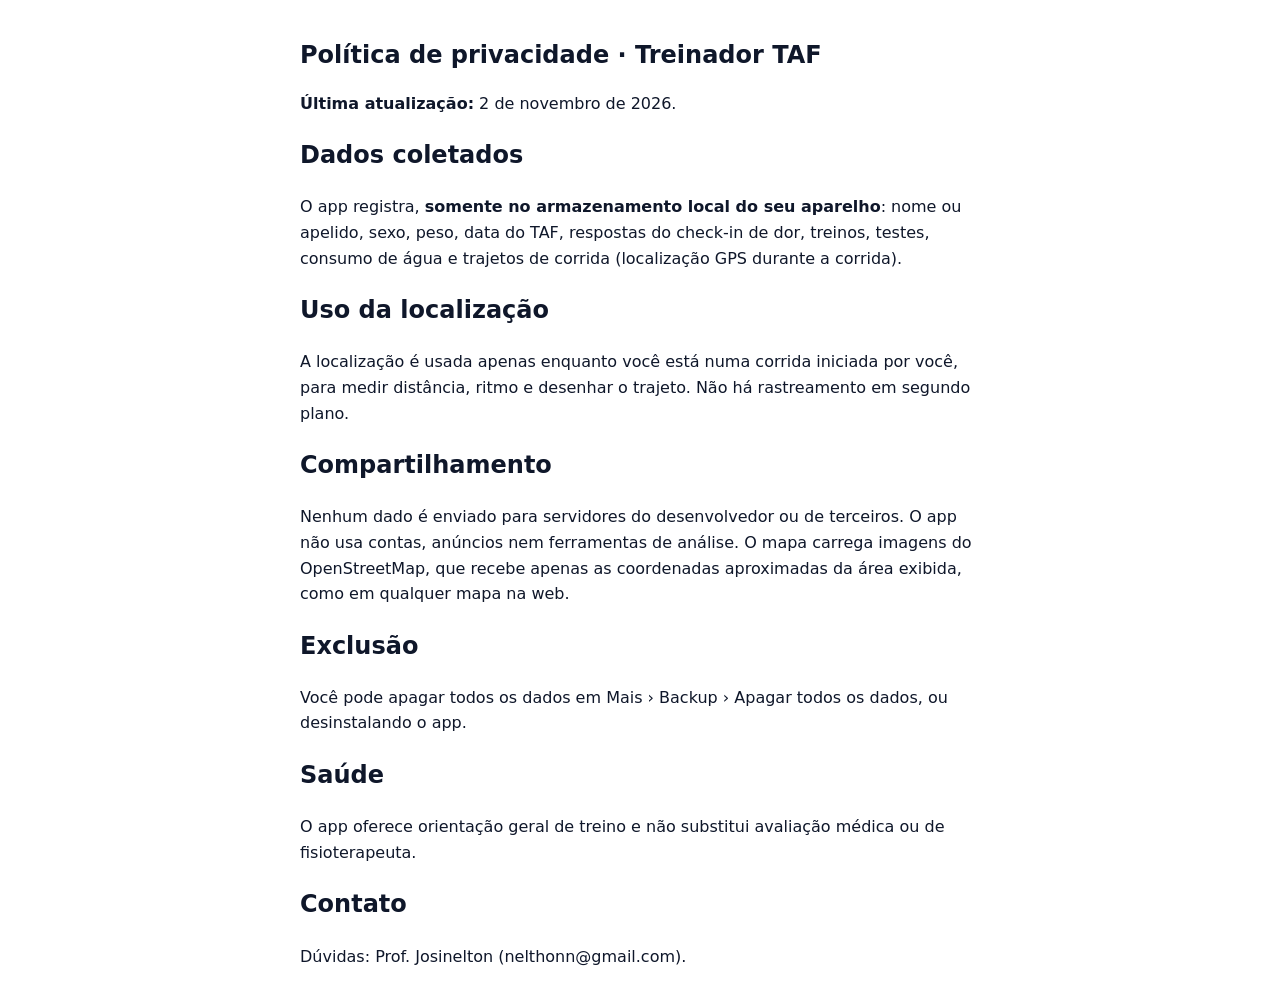
==== privacidade.html @ d0b119cc "Treinador TAF v1.0 (PWA)" ====
<!doctype html><html lang="pt-BR"><head><meta charset="utf-8"><meta name="viewport" content="width=device-width,initial-scale=1"><title>Política de privacidade · Treinador TAF</title>
<style>body{font:16px/1.6 system-ui,sans-serif;max-width:680px;margin:0 auto;padding:20px 16px;color:#0f172a;background:#fff}@media(prefers-color-scheme:dark){body{background:#0b1120;color:#e2e8f0}}h1{font-size:1.5rem}</style></head><body>
<h1>Política de privacidade · Treinador TAF</h1>
<p><b>Última atualização:</b> 2 de novembro de 2026.</p>
<h2>Dados coletados</h2>
<p>O app registra, <b>somente no armazenamento local do seu aparelho</b>: nome ou apelido, sexo, peso, data do TAF, respostas do check-in de dor, treinos, testes, consumo de água e trajetos de corrida (localização GPS durante a corrida).</p>
<h2>Uso da localização</h2>
<p>A localização é usada apenas enquanto você está numa corrida iniciada por você, para medir distância, ritmo e desenhar o trajeto. Não há rastreamento em segundo plano.</p>
<h2>Compartilhamento</h2>
<p>Nenhum dado é enviado para servidores do desenvolvedor ou de terceiros. O app não usa contas, anúncios nem ferramentas de análise. O mapa carrega imagens do OpenStreetMap, que recebe apenas as coordenadas aproximadas da área exibida, como em qualquer mapa na web.</p>
<h2>Exclusão</h2>
<p>Você pode apagar todos os dados em Mais › Backup › Apagar todos os dados, ou desinstalando o app.</p>
<h2>Saúde</h2>
<p>O app oferece orientação geral de treino e não substitui avaliação médica ou de fisioterapeuta.</p>
<h2>Contato</h2>
<p>Dúvidas: Prof. Josinelton (nelthonn@gmail.com).</p>
</body></html>
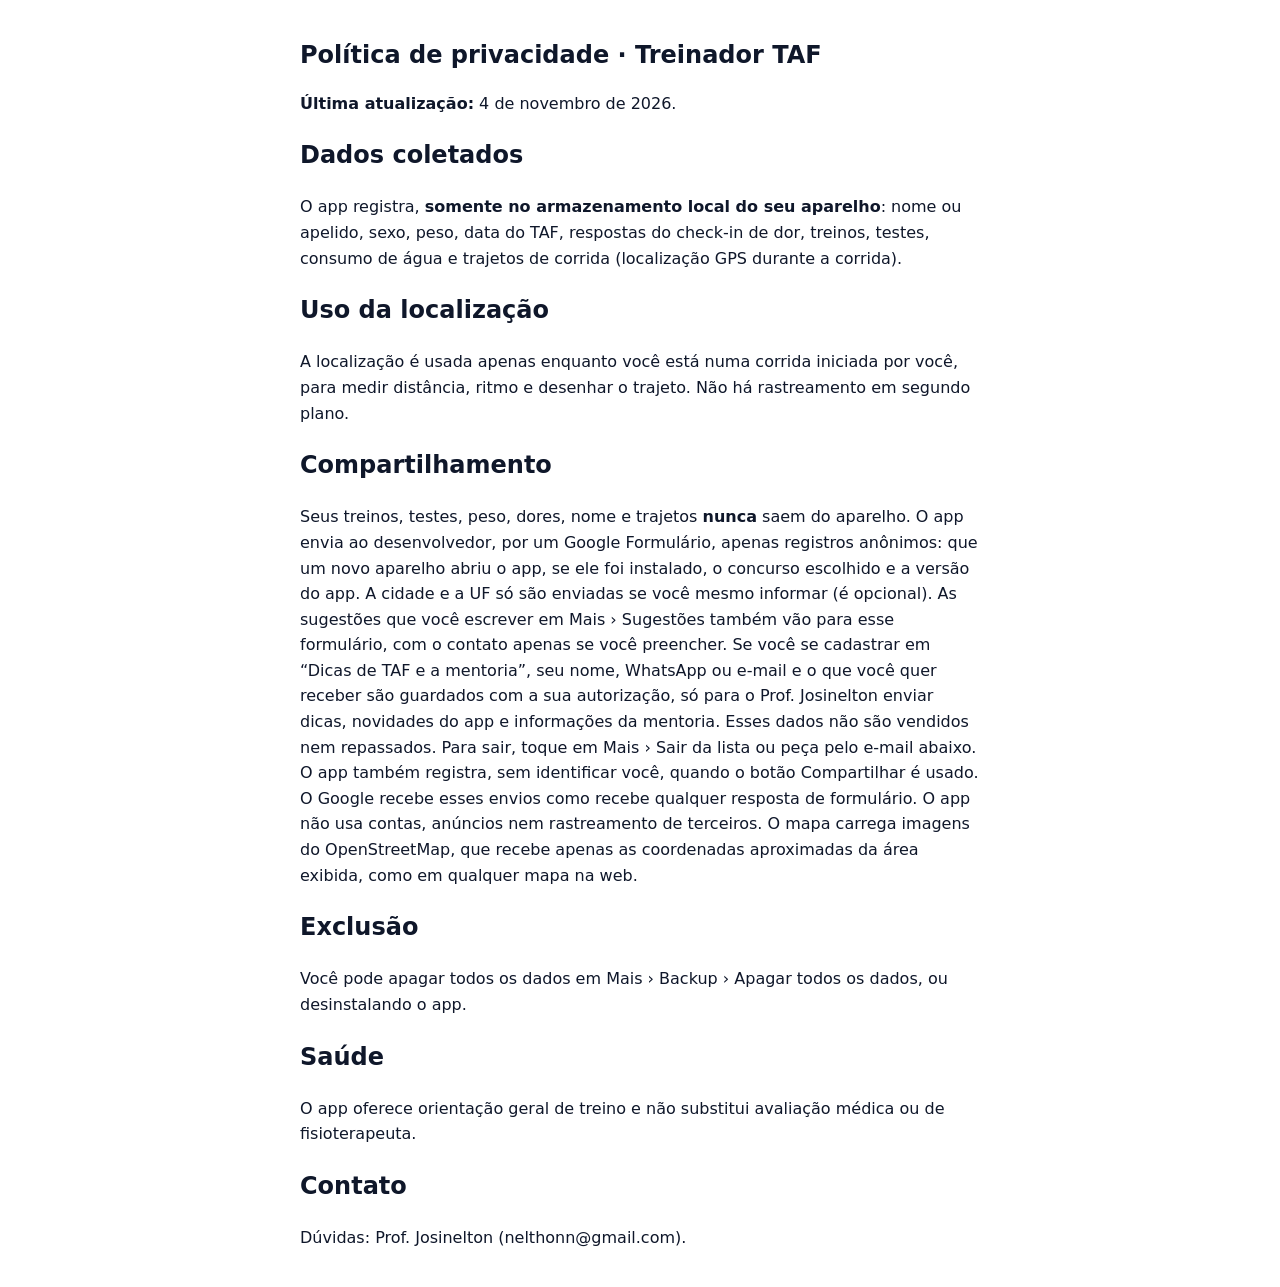
==== commit a52e9f93: "Comunidade: sugestões, contatos com autorização, indicação e contagem anônima" ====
--- a/privacidade.html
+++ b/privacidade.html
@@ -1,13 +1,13 @@
 <!doctype html><html lang="pt-BR"><head><meta charset="utf-8"><meta name="viewport" content="width=device-width,initial-scale=1"><title>Política de privacidade · Treinador TAF</title>
 <style>body{font:16px/1.6 system-ui,sans-serif;max-width:680px;margin:0 auto;padding:20px 16px;color:#0f172a;background:#fff}@media(prefers-color-scheme:dark){body{background:#0b1120;color:#e2e8f0}}h1{font-size:1.5rem}</style></head><body>
 <h1>Política de privacidade · Treinador TAF</h1>
-<p><b>Última atualização:</b> 2 de novembro de 2026.</p>
+<p><b>Última atualização:</b> 4 de novembro de 2026.</p>
 <h2>Dados coletados</h2>
 <p>O app registra, <b>somente no armazenamento local do seu aparelho</b>: nome ou apelido, sexo, peso, data do TAF, respostas do check-in de dor, treinos, testes, consumo de água e trajetos de corrida (localização GPS durante a corrida).</p>
 <h2>Uso da localização</h2>
 <p>A localização é usada apenas enquanto você está numa corrida iniciada por você, para medir distância, ritmo e desenhar o trajeto. Não há rastreamento em segundo plano.</p>
 <h2>Compartilhamento</h2>
-<p>Nenhum dado é enviado para servidores do desenvolvedor ou de terceiros. O app não usa contas, anúncios nem ferramentas de análise. O mapa carrega imagens do OpenStreetMap, que recebe apenas as coordenadas aproximadas da área exibida, como em qualquer mapa na web.</p>
+<p>Seus treinos, testes, peso, dores, nome e trajetos <b>nunca</b> saem do aparelho. O app envia ao desenvolvedor, por um Google Formulário, apenas registros anônimos: que um novo aparelho abriu o app, se ele foi instalado, o concurso escolhido e a versão do app. A cidade e a UF só são enviadas se você mesmo informar (é opcional). As sugestões que você escrever em Mais › Sugestões também vão para esse formulário, com o contato apenas se você preencher. Se você se cadastrar em “Dicas de TAF e a mentoria”, seu nome, WhatsApp ou e-mail e o que você quer receber são guardados com a sua autorização, só para o Prof. Josinelton enviar dicas, novidades do app e informações da mentoria. Esses dados não são vendidos nem repassados. Para sair, toque em Mais › Sair da lista ou peça pelo e-mail abaixo. O app também registra, sem identificar você, quando o botão Compartilhar é usado. O Google recebe esses envios como recebe qualquer resposta de formulário. O app não usa contas, anúncios nem rastreamento de terceiros. O mapa carrega imagens do OpenStreetMap, que recebe apenas as coordenadas aproximadas da área exibida, como em qualquer mapa na web.</p>
 <h2>Exclusão</h2>
 <p>Você pode apagar todos os dados em Mais › Backup › Apagar todos os dados, ou desinstalando o app.</p>
 <h2>Saúde</h2>
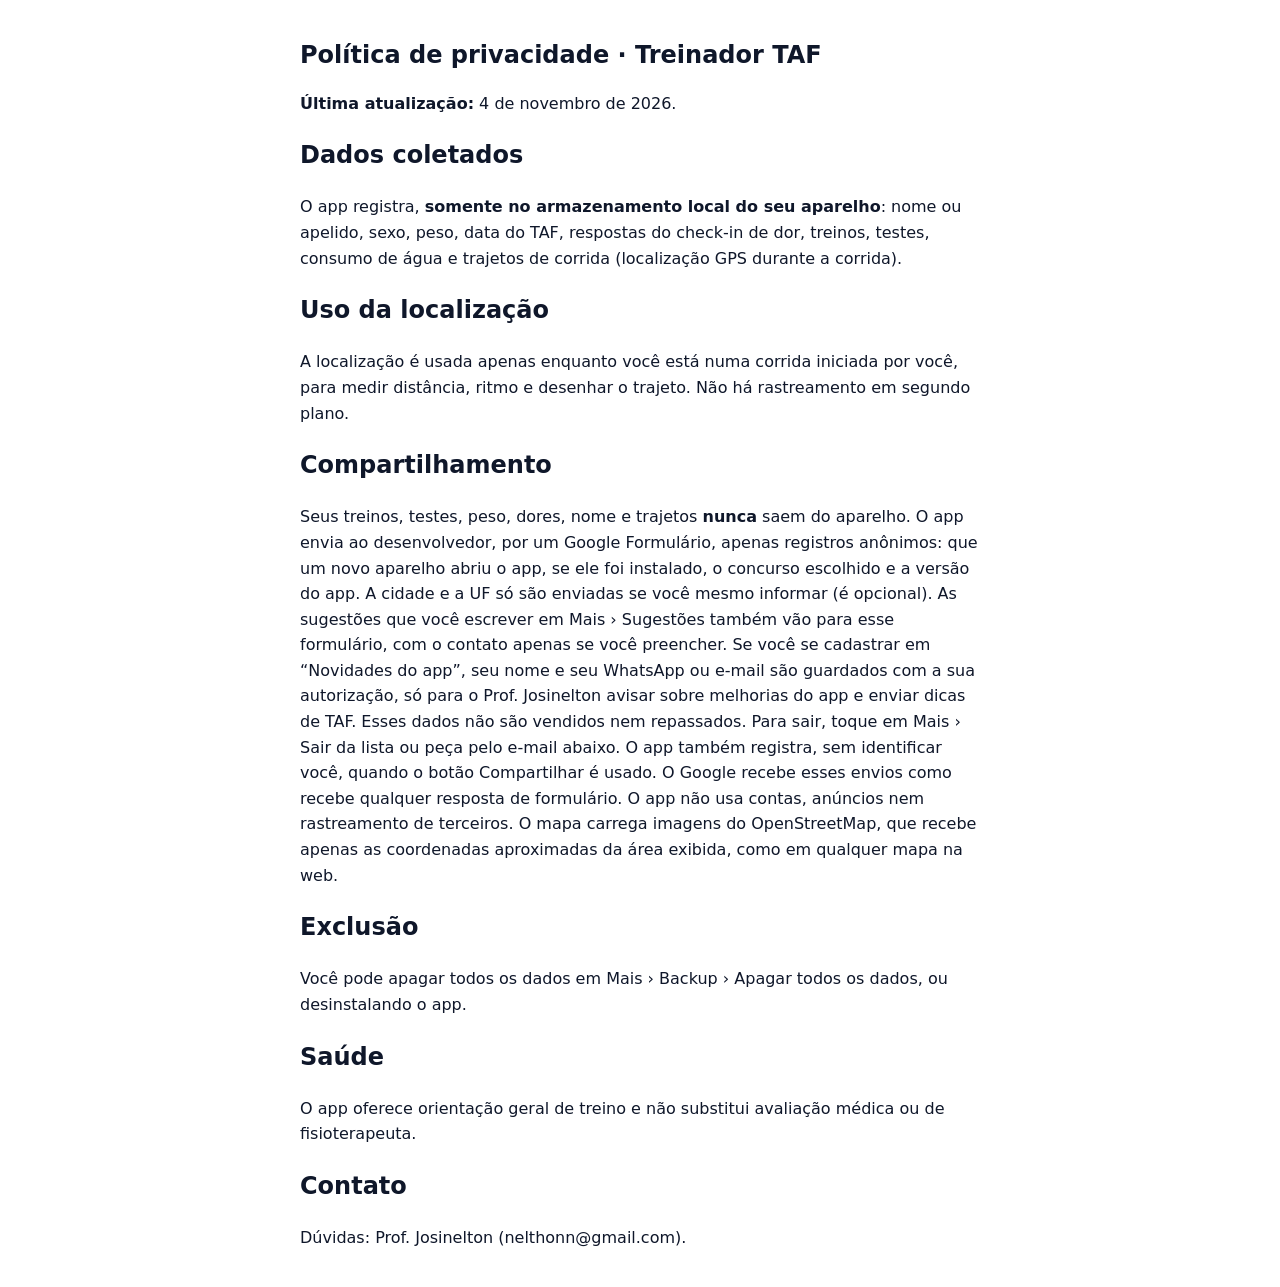
==== commit 2558399c: "Foco no app: remove menções à mentoria; sugestões no topo" ====
--- a/privacidade.html
+++ b/privacidade.html
@@ -7,7 +7,7 @@
 <h2>Uso da localização</h2>
 <p>A localização é usada apenas enquanto você está numa corrida iniciada por você, para medir distância, ritmo e desenhar o trajeto. Não há rastreamento em segundo plano.</p>
 <h2>Compartilhamento</h2>
-<p>Seus treinos, testes, peso, dores, nome e trajetos <b>nunca</b> saem do aparelho. O app envia ao desenvolvedor, por um Google Formulário, apenas registros anônimos: que um novo aparelho abriu o app, se ele foi instalado, o concurso escolhido e a versão do app. A cidade e a UF só são enviadas se você mesmo informar (é opcional). As sugestões que você escrever em Mais › Sugestões também vão para esse formulário, com o contato apenas se você preencher. Se você se cadastrar em “Dicas de TAF e a mentoria”, seu nome, WhatsApp ou e-mail e o que você quer receber são guardados com a sua autorização, só para o Prof. Josinelton enviar dicas, novidades do app e informações da mentoria. Esses dados não são vendidos nem repassados. Para sair, toque em Mais › Sair da lista ou peça pelo e-mail abaixo. O app também registra, sem identificar você, quando o botão Compartilhar é usado. O Google recebe esses envios como recebe qualquer resposta de formulário. O app não usa contas, anúncios nem rastreamento de terceiros. O mapa carrega imagens do OpenStreetMap, que recebe apenas as coordenadas aproximadas da área exibida, como em qualquer mapa na web.</p>
+<p>Seus treinos, testes, peso, dores, nome e trajetos <b>nunca</b> saem do aparelho. O app envia ao desenvolvedor, por um Google Formulário, apenas registros anônimos: que um novo aparelho abriu o app, se ele foi instalado, o concurso escolhido e a versão do app. A cidade e a UF só são enviadas se você mesmo informar (é opcional). As sugestões que você escrever em Mais › Sugestões também vão para esse formulário, com o contato apenas se você preencher. Se você se cadastrar em “Novidades do app”, seu nome e seu WhatsApp ou e-mail são guardados com a sua autorização, só para o Prof. Josinelton avisar sobre melhorias do app e enviar dicas de TAF. Esses dados não são vendidos nem repassados. Para sair, toque em Mais › Sair da lista ou peça pelo e-mail abaixo. O app também registra, sem identificar você, quando o botão Compartilhar é usado. O Google recebe esses envios como recebe qualquer resposta de formulário. O app não usa contas, anúncios nem rastreamento de terceiros. O mapa carrega imagens do OpenStreetMap, que recebe apenas as coordenadas aproximadas da área exibida, como em qualquer mapa na web.</p>
 <h2>Exclusão</h2>
 <p>Você pode apagar todos os dados em Mais › Backup › Apagar todos os dados, ou desinstalando o app.</p>
 <h2>Saúde</h2>
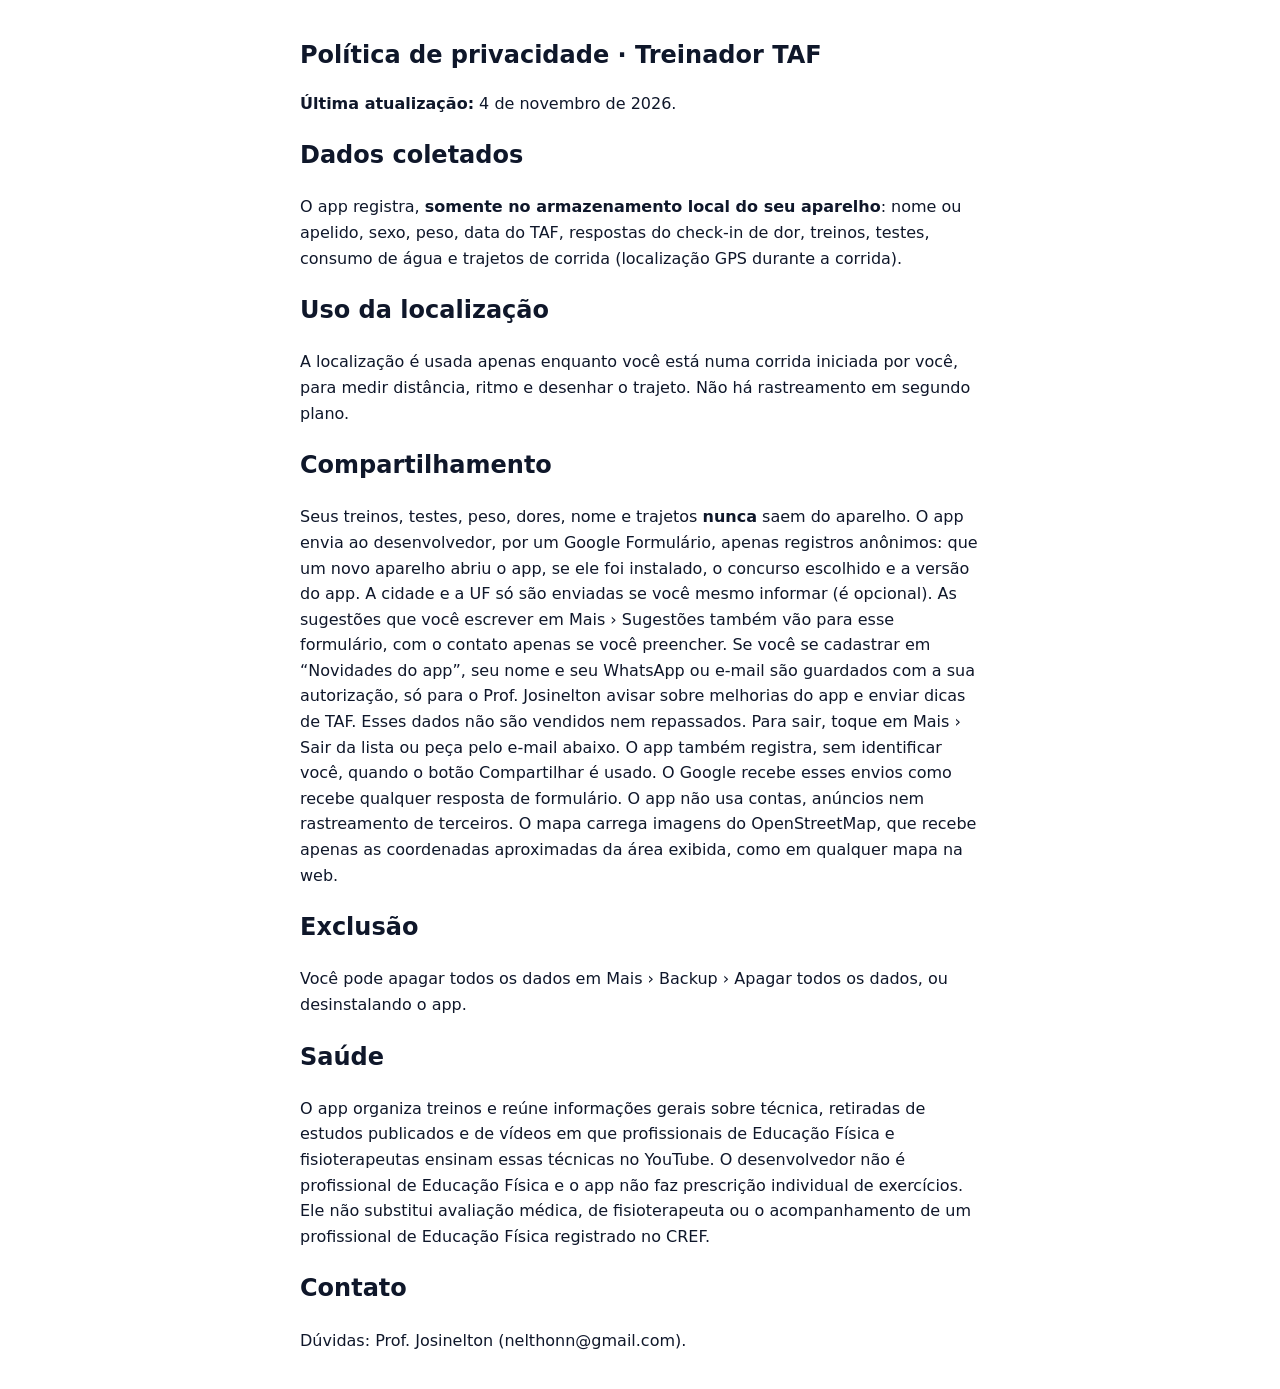
==== commit 621624dd: "Textos: fonte das técnicas e aviso de que o criador não é profissional de Educação Física" ====
--- a/privacidade.html
+++ b/privacidade.html
@@ -11,7 +11,7 @@
 <h2>Exclusão</h2>
 <p>Você pode apagar todos os dados em Mais › Backup › Apagar todos os dados, ou desinstalando o app.</p>
 <h2>Saúde</h2>
-<p>O app oferece orientação geral de treino e não substitui avaliação médica ou de fisioterapeuta.</p>
+<p>O app organiza treinos e reúne informações gerais sobre técnica, retiradas de estudos publicados e de vídeos em que profissionais de Educação Física e fisioterapeutas ensinam essas técnicas no YouTube. O desenvolvedor não é profissional de Educação Física e o app não faz prescrição individual de exercícios. Ele não substitui avaliação médica, de fisioterapeuta ou o acompanhamento de um profissional de Educação Física registrado no CREF.</p>
 <h2>Contato</h2>
 <p>Dúvidas: Prof. Josinelton (nelthonn@gmail.com).</p>
 </body></html>
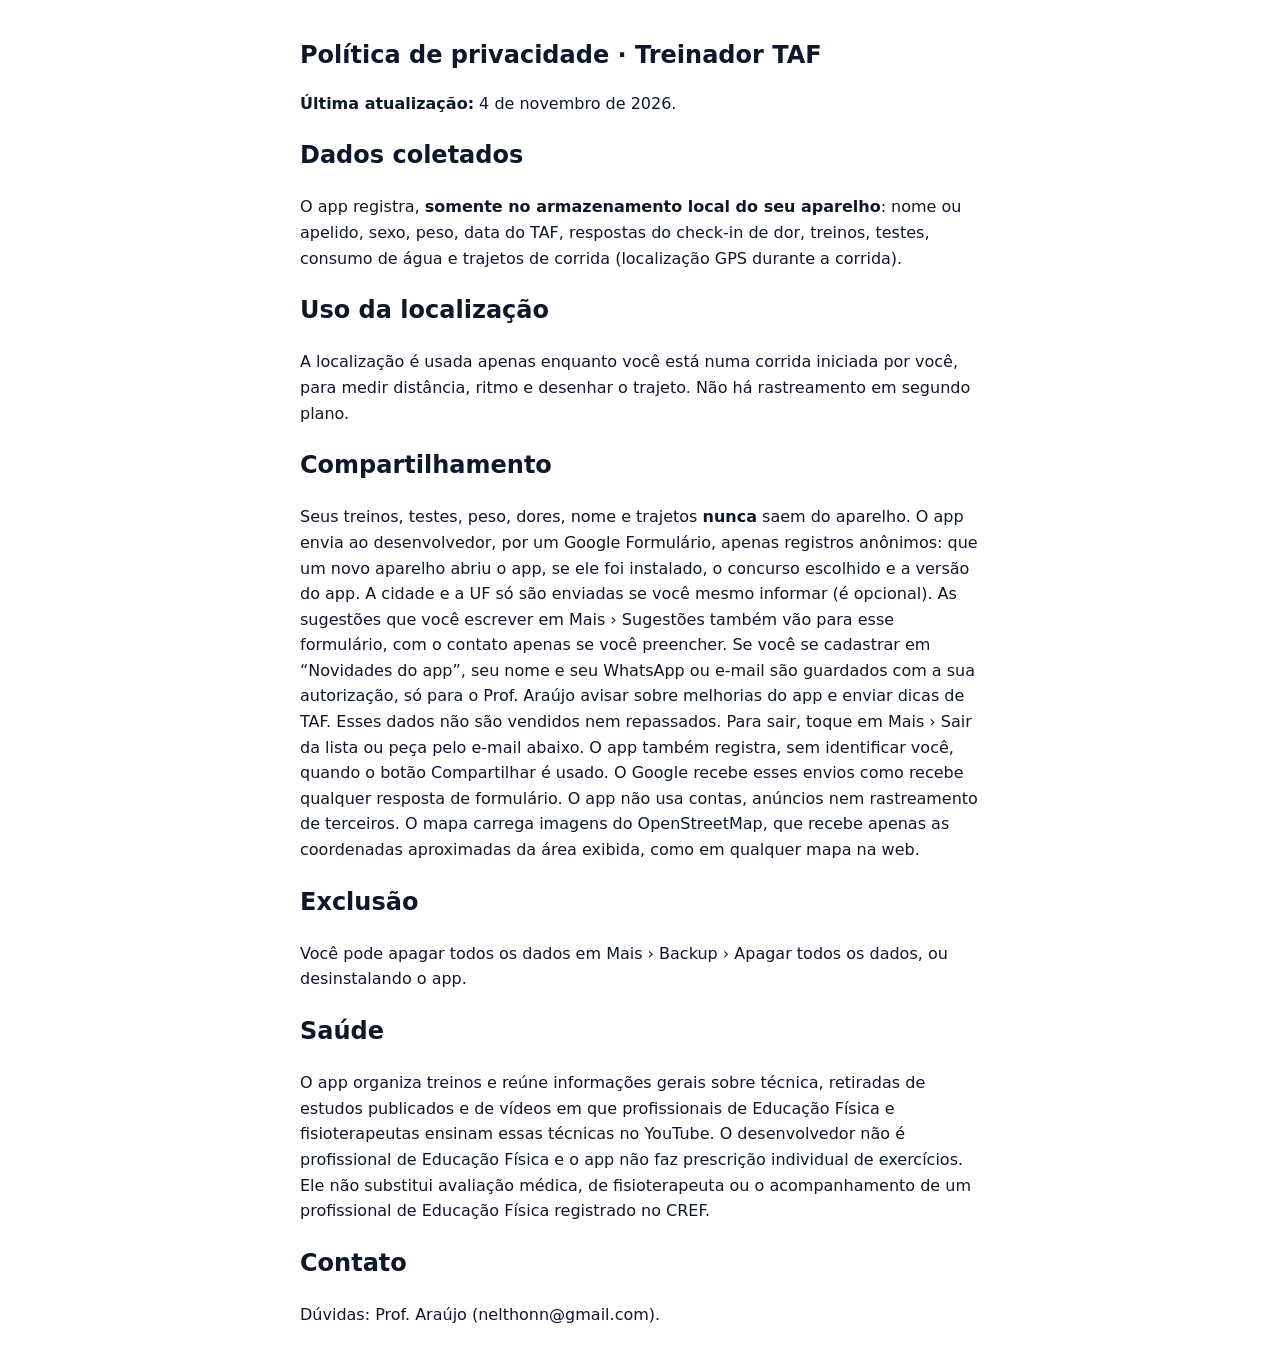
==== commit cafe13a3: "Identificação do criador: Prof. Araújo" ====
--- a/privacidade.html
+++ b/privacidade.html
@@ -7,11 +7,11 @@
 <h2>Uso da localização</h2>
 <p>A localização é usada apenas enquanto você está numa corrida iniciada por você, para medir distância, ritmo e desenhar o trajeto. Não há rastreamento em segundo plano.</p>
 <h2>Compartilhamento</h2>
-<p>Seus treinos, testes, peso, dores, nome e trajetos <b>nunca</b> saem do aparelho. O app envia ao desenvolvedor, por um Google Formulário, apenas registros anônimos: que um novo aparelho abriu o app, se ele foi instalado, o concurso escolhido e a versão do app. A cidade e a UF só são enviadas se você mesmo informar (é opcional). As sugestões que você escrever em Mais › Sugestões também vão para esse formulário, com o contato apenas se você preencher. Se você se cadastrar em “Novidades do app”, seu nome e seu WhatsApp ou e-mail são guardados com a sua autorização, só para o Prof. Josinelton avisar sobre melhorias do app e enviar dicas de TAF. Esses dados não são vendidos nem repassados. Para sair, toque em Mais › Sair da lista ou peça pelo e-mail abaixo. O app também registra, sem identificar você, quando o botão Compartilhar é usado. O Google recebe esses envios como recebe qualquer resposta de formulário. O app não usa contas, anúncios nem rastreamento de terceiros. O mapa carrega imagens do OpenStreetMap, que recebe apenas as coordenadas aproximadas da área exibida, como em qualquer mapa na web.</p>
+<p>Seus treinos, testes, peso, dores, nome e trajetos <b>nunca</b> saem do aparelho. O app envia ao desenvolvedor, por um Google Formulário, apenas registros anônimos: que um novo aparelho abriu o app, se ele foi instalado, o concurso escolhido e a versão do app. A cidade e a UF só são enviadas se você mesmo informar (é opcional). As sugestões que você escrever em Mais › Sugestões também vão para esse formulário, com o contato apenas se você preencher. Se você se cadastrar em “Novidades do app”, seu nome e seu WhatsApp ou e-mail são guardados com a sua autorização, só para o Prof. Araújo avisar sobre melhorias do app e enviar dicas de TAF. Esses dados não são vendidos nem repassados. Para sair, toque em Mais › Sair da lista ou peça pelo e-mail abaixo. O app também registra, sem identificar você, quando o botão Compartilhar é usado. O Google recebe esses envios como recebe qualquer resposta de formulário. O app não usa contas, anúncios nem rastreamento de terceiros. O mapa carrega imagens do OpenStreetMap, que recebe apenas as coordenadas aproximadas da área exibida, como em qualquer mapa na web.</p>
 <h2>Exclusão</h2>
 <p>Você pode apagar todos os dados em Mais › Backup › Apagar todos os dados, ou desinstalando o app.</p>
 <h2>Saúde</h2>
 <p>O app organiza treinos e reúne informações gerais sobre técnica, retiradas de estudos publicados e de vídeos em que profissionais de Educação Física e fisioterapeutas ensinam essas técnicas no YouTube. O desenvolvedor não é profissional de Educação Física e o app não faz prescrição individual de exercícios. Ele não substitui avaliação médica, de fisioterapeuta ou o acompanhamento de um profissional de Educação Física registrado no CREF.</p>
 <h2>Contato</h2>
-<p>Dúvidas: Prof. Josinelton (nelthonn@gmail.com).</p>
+<p>Dúvidas: Prof. Araújo (nelthonn@gmail.com).</p>
 </body></html>
